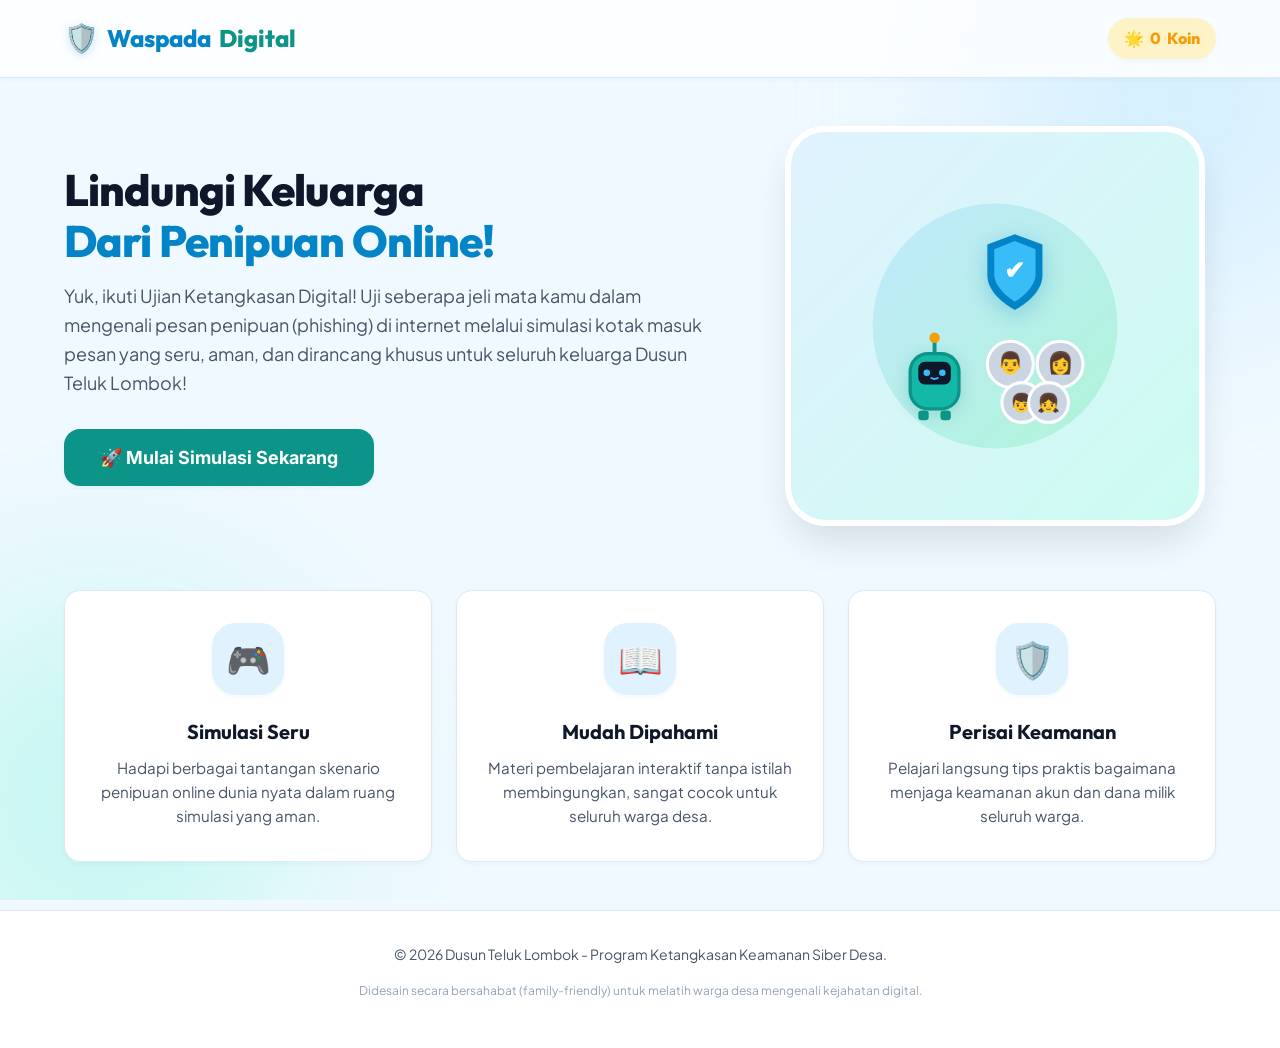
==== index.html @ ea4fb3d8 "tambah ke github" ====
<!DOCTYPE html>
<html lang="id">
<head>
  <meta charset="UTF-8">
  <meta name="viewport" content="width=device-width, initial-scale=1.0">
  <title>Waspada Digital - Ujian Ketangkasan & Simulasi Phishing Keluarga</title>
  <meta name="description" content="Aplikasi web simulasi ujian phishing yang interaktif, menyenangkan, dan family-friendly untuk menguji ketangkasan warga desa dalam mengenali penipuan online. Dibuat khusus untuk Dusun Teluk Lombok.">
  <link rel="stylesheet" href="css/common.css">
  <link rel="stylesheet" href="css/landing.css">
  <script src="js/components.js"></script>
</head>
<body>
  <div class="bg-decorations"></div>

  <header id="app-header"></header>

  <main class="container main-content">
    <section class="hero-wrapper">
      <div class="hero-text">
        <h1>
          Lindungi Keluarga<span>Dari Penipuan Online!</span>
        </h1>
        <p>
          Yuk, ikuti Ujian Ketangkasan Digital! Uji seberapa jeli mata kamu dalam mengenali pesan penipuan (phishing) di internet melalui simulasi kotak masuk pesan yang seru, aman, dan dirancang khusus untuk seluruh keluarga Dusun Teluk Lombok!
        </p>
        <button id="start-simulation-btn" class="btn btn-secondary btn-large">
          🚀 Mulai Simulasi Sekarang
        </button>
      </div>
      <div class="hero-illustration">
        <div class="hero-image-placeholder">
          <!-- Playful SVG illustration representing digital family safety -->
          <svg xmlns="http://www.w3.org/2000/svg" viewBox="0 0 400 400" width="100%" height="100%">
            <circle cx="200" cy="200" r="160" fill="url(#grad)" opacity="0.8"/>
            <defs>
              <linearGradient id="grad" x1="0%" y1="0%" x2="100%" y2="100%">
                <stop offset="0%" stop-color="#bae6fd" />
                <stop offset="100%" stop-color="#a7f3d0" />
              </linearGradient>
            </defs>
            
            <!-- Shield -->
            <g transform="translate(190, 80) scale(0.9)">
              <path d="M40 0 L80 15 L80 60 C80 90 40 110 40 110 C40 110 0 90 0 60 L0 15 Z" fill="#0284c7" filter="drop-shadow(0 8px 16px rgba(2,132,199,0.3))"/>
              <path d="M40 10 L70 22 L70 58 C70 80 40 98 40 98 C40 98 10 80 10 58 L10 22 Z" fill="#38bdf8"/>
              <text x="40" y="65" font-family="'Outfit', sans-serif" font-size="36" font-weight="bold" fill="#ffffff" text-anchor="middle">✔</text>
            </g>
            
            <!-- Mascot -->
            <g transform="translate(70, 200) scale(0.85)">
              <rect x="20" y="40" width="80" height="90" rx="30" fill="#0d9488" filter="drop-shadow(0 6px 12px rgba(13,148,152,0.25))"/>
              <rect x="25" y="45" width="70" height="80" rx="25" fill="#14b8a6"/>
              <rect x="35" y="55" width="50" height="35" rx="10" fill="#0f172a"/>
              <circle cx="48" cy="72" r="5" fill="#38bdf8"/>
              <circle cx="72" cy="72" r="5" fill="#38bdf8"/>
              <path d="M55 80 Q60 83 65 80" stroke="#38bdf8" stroke-width="3" fill="none" stroke-linecap="round"/>
              <line x1="60" y1="40" x2="60" y2="20" stroke="#0d9488" stroke-width="6"/>
              <circle cx="60" cy="18" r="8" fill="#f59e0b"/>
              <rect x="35" y="130" width="16" height="15" rx="5" fill="#0d9488"/>
              <rect x="69" y="130" width="16" height="15" rx="5" fill="#0d9488"/>
            </g>
            
            <!-- Family Avatars -->
            <g transform="translate(190, 210) scale(1)">
              <circle cx="30" cy="40" r="30" fill="#cbd5e1" stroke="#ffffff" stroke-width="4"/>
              <text x="30" y="48" font-size="28" text-anchor="middle">👨</text>
              <circle cx="95" cy="40" r="30" fill="#cbd5e1" stroke="#ffffff" stroke-width="4"/>
              <text x="95" y="48" font-size="28" text-anchor="middle">👩</text>
              <circle cx="45" cy="90" r="26" fill="#cbd5e1" stroke="#ffffff" stroke-width="4"/>
              <text x="45" y="98" font-size="24" text-anchor="middle">👦</text>
              <circle cx="80" cy="90" r="26" fill="#cbd5e1" stroke="#ffffff" stroke-width="4"/>
              <text x="80" y="98" font-size="24" text-anchor="middle">👧</text>
            </g>
          </svg>
        </div>
      </div>
    </section>

    <!-- Highlights Features Grid -->
    <div class="features-grid">
      <div class="feature-card">
        <div class="feature-icon-wrapper">🎮</div>
        <h3>Simulasi Seru</h3>
        <p>Hadapi berbagai tantangan skenario penipuan online dunia nyata dalam ruang simulasi yang aman.</p>
      </div>
      <div class="feature-card">
        <div class="feature-icon-wrapper">📖</div>
        <h3>Mudah Dipahami</h3>
        <p>Materi pembelajaran interaktif tanpa istilah membingungkan, sangat cocok untuk seluruh warga desa.</p>
      </div>
      <div class="feature-card">
        <div class="feature-icon-wrapper">🛡️</div>
        <h3>Perisai Keamanan</h3>
        <p>Pelajari langsung tips praktis bagaimana menjaga keamanan akun dan dana milik seluruh warga.</p>
      </div>
    </div>
  </main>

  <footer id="app-footer"></footer>

  <script>
    // Initialize/Reset State in LocalStorage before beginning the quiz
    document.getElementById('start-simulation-btn').addEventListener('click', () => {
      localStorage.clear(); // Reset all scores
      
      const gameState = {
        score: 0,
        currentScenarioIndex: 0,
        hintsUsedCount: 0,
        currentLevel: 1,
        answersLog: []
      };
      
      localStorage.setItem('waspada_digital_state', JSON.stringify(gameState));
      window.location.href = 'pages/tutorial.html';
    });
  </script>
</body>
</html>
---- css/common.css ----
/* ==========================================
   DESIGN TOKENS & SYSTEM VARIABLES (LIGHT)
   ========================================== */
@import url('https://fonts.googleapis.com/css2?family=Outfit:wght@400;500;600;700;800&family=Plus+Jakarta+Sans:wght@400;500;600;700&family=Inter:wght@400;500;600;700&display=swap');

:root {
  --color-primary: #0284c7;       /* Cheerful Sky Blue */
  --color-primary-hover: #0369a1;
  --color-primary-light: #e0f2fe;
  
  --color-secondary: #0d9488;     /* Friendly Emerald Teal (Safety / True) */
  --color-secondary-hover: #0f766e;
  --color-secondary-light: #ccfbf1;
  
  --color-danger: #e11d48;        /* Cheerful Warm Red (Danger / Phishing) */
  --color-danger-hover: #be123c;
  --color-danger-light: #ffe4e6;
  
  --color-accent: #f59e0b;        /* Cheerful Golden Amber (Stars, Coins, Clues) */
  --color-accent-light: #fef3c7;
  
  --color-bg-base: #f0f9ff;       /* Very Light Sky Blue */
  --color-surface: #ffffff;       /* Pure White Card */
  --color-surface-dim: #f8fafc;   /* Slate Light Grey */
  
  --color-text: #0f172a;          /* Rich Slate Dark (Text) */
  --color-text-muted: #475569;    /* Medium Slate Grey */
  --color-text-light: #94a3b8;    /* Soft Grey */
  
  --border-color: #cbd5e1;
  --border-color-light: #e2e8f0;
  
  --roundness: 16px;              /* Round 12 to 16 for family-friendly softness */
  --roundness-pill: 9999px;
  
  --shadow-sm: 0 2px 4px rgba(2, 132, 199, 0.05);
  --shadow-md: 0 10px 25px -5px rgba(2, 132, 199, 0.08), 0 8px 16px -6px rgba(2, 132, 199, 0.04);
  --shadow-lg: 0 20px 40px -10px rgba(15, 23, 42, 0.15);
  --shadow-success: 0 10px 20px -5px rgba(13, 148, 136, 0.2);
  --shadow-danger: 0 10px 20px -5px rgba(225, 29, 72, 0.2);
  
  --font-headline: 'Outfit', sans-serif;
  --font-body: 'Plus Jakarta Sans', sans-serif;
  --font-label: 'Inter', sans-serif;
  
  --transition-fast: 0.15s ease;
  --transition-normal: 0.3s cubic-bezier(0.4, 0, 0.2, 1);
  --transition-bounce: 0.5s cubic-bezier(0.175, 0.885, 0.32, 1.275);
}

/* ==========================================
   RESET & BASE STYLES
   ========================================== */
* {
  box-sizing: border-box;
  margin: 0;
  padding: 0;
  -webkit-tap-highlight-color: transparent;
}


main {
  display: block;
}

html {
  min-height: 100vh;
}

body {
  font-family: var(--font-body);
  background-color: var(--color-bg-base);
  color: var(--color-text);
  line-height: 1.6;
  min-height: 100vh;
  display: flex;
  flex-direction: column;
  overflow-x: hidden;
}

.main-content {
  flex-grow: 1;
}

/* Background Organic Shapes Fixed Container */
.bg-decorations {
  position: fixed;
  inset: 0;
  z-index: -1;
  overflow: hidden;
  pointer-events: none;
}

.bg-decorations::before, .bg-decorations::after {
  content: '';
  position: absolute;
  width: 400px;
  height: 400px;
  border-radius: 50%;
  filter: blur(100px);
  opacity: 0.5;
}

.bg-decorations::before {
  background-color: #bae6fd;
  top: -100px;
  right: -100px;
}

.bg-decorations::after {
  background-color: #99f6e4;
  bottom: -100px;
  left: -100px;
}

/* ==========================================
   TYPOGRAPHY
   ========================================== */
h1, h2, h3, h4, h5, h6 {
  font-family: var(--font-headline);
  font-weight: 700;
  line-height: 1.25;
  color: var(--color-text);
}

h1 {
  font-size: 2.25rem;
  letter-spacing: -0.02em;
}

h2 {
  font-size: 1.75rem;
}

h3 {
  font-size: 1.25rem;
}

p {
  margin-bottom: 1rem;
}

a {
  color: var(--color-primary);
  text-decoration: none;
  transition: var(--transition-fast);
}

a:hover {
  color: var(--color-primary-hover);
  text-decoration: underline;
}

/* ==========================================
   LAYOUT UTILITIES
   ========================================== */
.container {
  max-width: 1200px;
  margin: 0 auto;
  padding: 0 24px;
  width: 100%;
}

.flex-center {
  display: flex;
  align-items: center;
  justify-content: center;
}

.text-center {
  text-align: center;
}

.mt-2 { margin-top: 0.5rem; }
.mt-4 { margin-top: 1rem; }
.mt-6 { margin-top: 1.5rem; }
.mt-8 { margin-top: 2rem; }

.mb-2 { margin-bottom: 0.5rem; }
.mb-4 { margin-bottom: 1rem; }
.mb-6 { margin-bottom: 1.5rem; }
.mb-8 { margin-bottom: 2rem; }

/* ==========================================
   APP BAR & FOOTER
   ========================================== */
.app-header {
  background-color: rgba(255, 255, 255, 0.8);
  backdrop-filter: blur(12px);
  border-bottom: 1px solid var(--border-color-light);
  position: sticky;
  top: 0;
  z-index: 100;
  padding: 16px 0;
  box-shadow: var(--shadow-sm);
}

.nav-container {
  display: flex;
  justify-content: space-between;
  align-items: center;
}

.logo {
  font-family: var(--font-headline);
  font-size: 1.5rem;
  font-weight: 800;
  color: var(--color-primary);
  display: flex;
  align-items: center;
  gap: 8px;
}

.logo span {
  color: var(--color-secondary);
}

.logo-shield {
  display: inline-block;
  font-size: 1.75rem;
  filter: drop-shadow(0 2px 4px rgba(2, 132, 199, 0.2));
}

.score-tracker {
  font-family: var(--font-headline);
  font-weight: 800;
  color: var(--color-accent);
  background-color: var(--color-accent-light);
  padding: 8px 16px;
  border-radius: var(--roundness-pill);
  display: flex;
  align-items: center;
  gap: 6px;
  box-shadow: var(--shadow-sm);
}

#app-footer, .app-footer {
  margin-top: auto !important;
  padding: 32px 0;
  background-color: var(--color-surface);
  border-top: 1px solid var(--border-color-light);
  color: var(--color-text-muted);
  font-size: 0.875rem;
  text-align: center;
}

/* ==========================================
   BUTTONS (FAMILY STYLE)
   ========================================== */
.btn {
  display: inline-flex;
  align-items: center;
  justify-content: center;
  gap: 8px;
  font-family: var(--font-label);
  font-size: 1rem;
  font-weight: 700;
  padding: 14px 28px;
  border-radius: var(--roundness);
  border: none;
  cursor: pointer;
  transition: var(--transition-bounce);
  text-align: center;
  position: relative;
  overflow: hidden;
  box-shadow: var(--shadow-sm);
}

.btn:active {
  transform: scale(0.95);
}

.btn-primary {
  background-color: var(--color-primary);
  color: #ffffff;
}

.btn-primary:hover {
  background-color: var(--color-primary-hover);
  transform: translateY(-2px);
  box-shadow: 0 6px 15px rgba(2, 132, 199, 0.3);
}

.btn-secondary {
  background-color: var(--color-secondary);
  color: #ffffff;
}

.btn-secondary:hover {
  background-color: var(--color-secondary-hover);
  transform: translateY(-2px);
  box-shadow: 0 6px 15px rgba(13, 148, 136, 0.3);
}

.btn-accent {
  background-color: var(--color-accent);
  color: var(--color-text);
}

.btn-accent:hover {
  background-color: #d97706;
  transform: translateY(-2px);
  box-shadow: 0 6px 15px rgba(245, 158, 11, 0.3);
}

.btn-outline {
  background-color: transparent;
  border: 2px solid var(--color-primary);
  color: var(--color-primary);
  box-shadow: none;
}

.btn-outline:hover {
  background-color: var(--color-primary-light);
  transform: translateY(-2px);
}

.btn-large {
  padding: 18px 36px;
  font-size: 1.125rem;
}

.btn-full {
  width: 100%;
}

/* ==========================================
   COMMON CARDS & MODALS
   ========================================== */
.card {
  background-color: var(--color-surface);
  border-radius: var(--roundness);
  border: 1px solid var(--border-color-light);
  padding: 32px;
  box-shadow: var(--shadow-md);
  transition: var(--transition-normal);
}

.modal-overlay {
  position: fixed;
  top: 0;
  left: 0;
  width: 100vw;
  height: 100vh;
  background-color: rgba(15, 23, 42, 0.6);
  backdrop-filter: blur(8px);
  z-index: 1000;
  display: none;
  align-items: center;
  justify-content: center;
  padding: 24px;
  overflow-y: auto;
}

.modal-overlay.active {
  display: flex;
}

.modal-card {
  background-color: var(--color-surface);
  border-radius: 28px;
  max-width: 600px;
  width: 100%;
  padding: 40px;
  text-align: center;
  position: relative;
  box-shadow: var(--shadow-lg);
  border: 4px solid var(--border-color);
  animation: zoomIn var(--transition-bounce);
}

/* Confetti overlay */
.confetti-canvas {
  position: absolute;
  top: 0;
  left: 0;
  width: 100%;
  height: 100%;
  pointer-events: none;
  z-index: 5;
  overflow: hidden;
}

.confetti-piece {
  position: absolute;
  width: 10px;
  height: 10px;
  background-color: var(--color-primary);
  opacity: 0.8;
  top: -10px;
  animation: fall linear infinite;
}

@keyframes fall {
  0% { transform: translateY(0) rotate(0deg); opacity: 1; }
  100% { transform: translateY(105vh) rotate(360deg); opacity: 0; }
}

@keyframes fadeIn {
  from { opacity: 0; transform: translateY(10px); }
  to { opacity: 1; transform: translateY(0); }
}

@keyframes zoomIn {
  from { opacity: 0; transform: scale(0.9); }
  to { opacity: 1; transform: scale(1); }
}

@keyframes float {
  0% { transform: translateY(0px); }
  50% { transform: translateY(-15px); }
  100% { transform: translateY(0px); }
}
---- css/landing.css ----
/* ==========================================
   LANDING PAGE STYLING
   ========================================== */
.main-content {
  padding: 48px 24px;
}

.hero-wrapper {
  display: grid;
  grid-template-columns: 1.2fr 0.8fr;
  gap: 48px;
  align-items: center;
}

.hero-text {
  text-align: left;
}

.hero-text h1 {
  font-size: 2.75rem;
  font-weight: 800;
  margin-bottom: 16px;
  line-height: 1.15;
  color: var(--color-text);
}

.hero-text h1 span {
  color: var(--color-primary);
  display: block;
}

.hero-text p {
  font-size: 1.125rem;
  color: var(--color-text-muted);
  margin-bottom: 32px;
}

.hero-illustration {
  position: relative;
  display: flex;
  justify-content: center;
  align-items: center;
}

.hero-image-placeholder {
  width: 100%;
  max-width: 420px;
  height: 400px;
  background: linear-gradient(135deg, #e0f2fe 0%, #ccfbf1 100%);
  border-radius: 40px;
  position: relative;
  display: flex;
  align-items: center;
  justify-content: center;
  box-shadow: var(--shadow-lg);
  border: 6px solid #ffffff;
  overflow: hidden;
  animation: float 6s ease-in-out infinite;
}

.hero-image-placeholder svg {
  width: 75%;
  height: auto;
}

.features-grid {
  display: grid;
  grid-template-columns: repeat(3, 1fr);
  gap: 24px;
  margin-top: 64px;
}

.feature-card {
  text-align: center;
  padding: 32px 24px;
  border-radius: var(--roundness);
  background-color: var(--color-surface);
  border: 1px solid var(--border-color-light);
  box-shadow: var(--shadow-sm);
  transition: var(--transition-normal);
}

.feature-card:hover {
  transform: translateY(-4px);
  box-shadow: var(--shadow-md);
}

.feature-icon-wrapper {
  width: 72px;
  height: 72px;
  background-color: var(--color-primary-light);
  border-radius: 24px;
  display: flex;
  align-items: center;
  justify-content: center;
  font-size: 2.25rem;
  margin: 0 auto 24px auto;
  box-shadow: var(--shadow-sm);
  color: var(--color-primary);
  transition: var(--transition-bounce);
}

.feature-card:hover .feature-icon-wrapper {
  transform: rotate(10deg) scale(1.1);
  background-color: var(--color-secondary-light);
  color: var(--color-secondary);
}

.feature-card h3 {
  margin-bottom: 12px;
}

.feature-card p {
  color: var(--color-text-muted);
  font-size: 0.95rem;
  margin-bottom: 0;
}

/* Responsive adjustments */
@media (max-width: 968px) {
  .hero-wrapper {
    grid-template-columns: 1fr;
    gap: 40px;
  }
  
  .hero-text {
    text-align: center;
  }
  
  .hero-text h1 {
    font-size: 2.25rem;
  }
  
  .hero-image-placeholder {
    height: 300px;
    max-width: 320px;
    margin: 0 auto;
  }
  
  .features-grid {
    grid-template-columns: 1fr;
    gap: 20px;
    margin-top: 48px;
  }
}
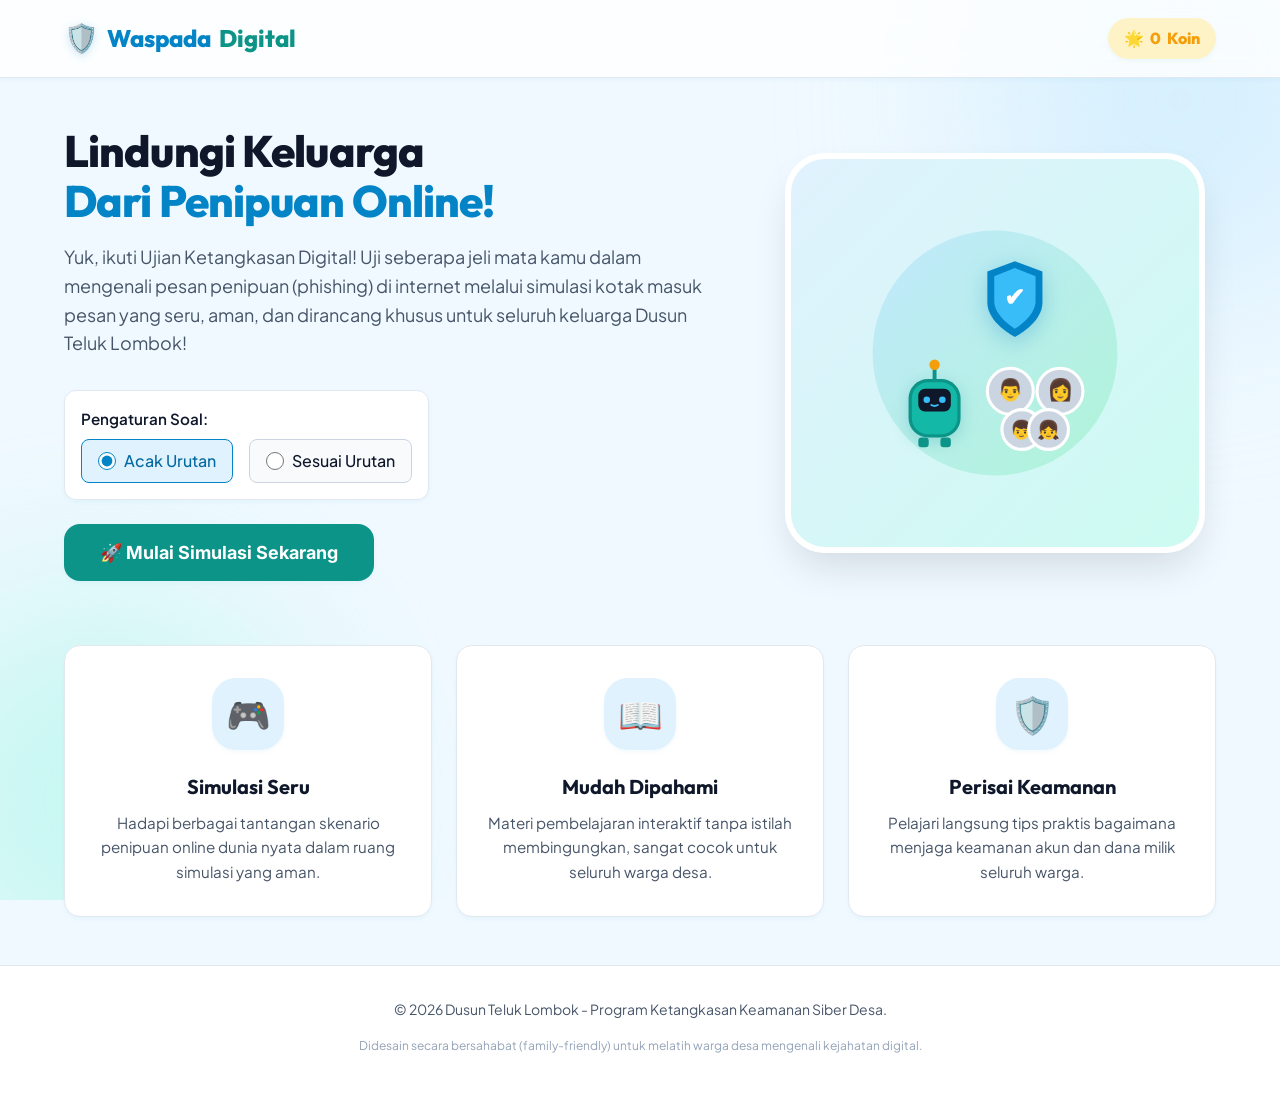
==== commit e1d8151e: "Tambah opsi untuk mengacak atau mengurutkan soal pada landing page" ====
--- a/index.html
+++ b/index.html
@@ -23,6 +23,18 @@
         <p>
           Yuk, ikuti Ujian Ketangkasan Digital! Uji seberapa jeli mata kamu dalam mengenali pesan penipuan (phishing) di internet melalui simulasi kotak masuk pesan yang seru, aman, dan dirancang khusus untuk seluruh keluarga Dusun Teluk Lombok!
         </p>
+        <div class="simulation-options">
+          <p style="font-size: 0.95rem; font-weight: 600; margin-bottom: 8px; color: var(--color-text);">Pengaturan Soal:</p>
+          <div class="toggle-container">
+            <label class="radio-label">
+              <input type="radio" name="randomize_option" value="random" checked> Acak Urutan
+            </label>
+            <label class="radio-label">
+              <input type="radio" name="randomize_option" value="sequential"> Sesuai Urutan
+            </label>
+          </div>
+        </div>
+        <br>
         <button id="start-simulation-btn" class="btn btn-secondary btn-large">
           🚀 Mulai Simulasi Sekarang
         </button>
@@ -103,12 +115,15 @@
     document.getElementById('start-simulation-btn').addEventListener('click', () => {
       localStorage.clear(); // Reset all scores
       
+      const isRandomized = document.querySelector('input[name="randomize_option"]:checked').value === 'random';
+      
       const gameState = {
         score: 0,
         currentScenarioIndex: 0,
         hintsUsedCount: 0,
         currentLevel: 1,
-        answersLog: []
+        answersLog: [],
+        isRandomized: isRandomized
       };
       
       localStorage.setItem('waspada_digital_state', JSON.stringify(gameState));
--- a/css/landing.css
+++ b/css/landing.css
@@ -116,6 +116,51 @@
   margin-bottom: 0;
 }
 
+/* Simulation Options (Toggle) */
+.simulation-options {
+  background-color: var(--color-surface);
+  border: 1px solid var(--border-color-light);
+  border-radius: 12px;
+  padding: 16px;
+  margin-bottom: 24px;
+  display: inline-block;
+  box-shadow: var(--shadow-sm);
+  text-align: left;
+}
+
+.toggle-container {
+  display: flex;
+  gap: 16px;
+  align-items: center;
+}
+
+.radio-label {
+  display: flex;
+  align-items: center;
+  gap: 8px;
+  font-size: 1rem;
+  font-weight: 500;
+  cursor: pointer;
+  padding: 8px 16px;
+  border-radius: 8px;
+  border: 1px solid var(--border-color);
+  transition: all 0.2s ease;
+  background-color: #f8fafc;
+}
+
+.radio-label:has(input:checked) {
+  background-color: #e0f2fe;
+  border-color: var(--color-primary);
+  color: #0369a1; /* Primary Dark */
+}
+
+.radio-label input[type="radio"] {
+  accent-color: var(--color-primary);
+  width: 18px;
+  height: 18px;
+  cursor: pointer;
+}
+
 /* Responsive adjustments */
 @media (max-width: 968px) {
   .hero-wrapper {
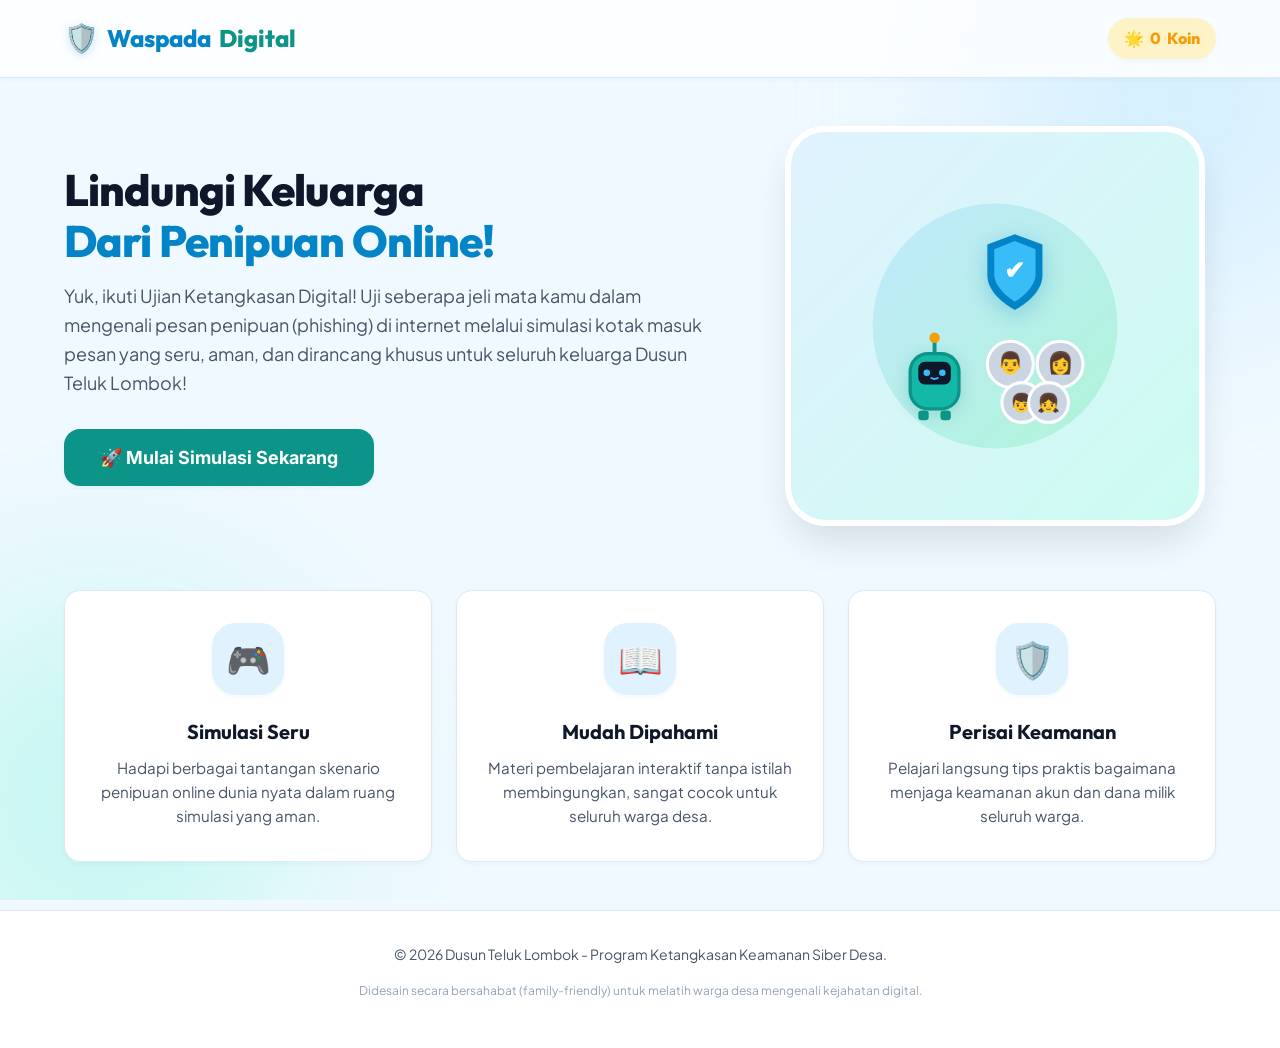
==== commit 4d99c5bb: "Tambah opsi acak/terurut di pop-up setelah tutorial" ====
--- a/index.html
+++ b/index.html
@@ -23,18 +23,6 @@
         <p>
           Yuk, ikuti Ujian Ketangkasan Digital! Uji seberapa jeli mata kamu dalam mengenali pesan penipuan (phishing) di internet melalui simulasi kotak masuk pesan yang seru, aman, dan dirancang khusus untuk seluruh keluarga Dusun Teluk Lombok!
         </p>
-        <div class="simulation-options">
-          <p style="font-size: 0.95rem; font-weight: 600; margin-bottom: 8px; color: var(--color-text);">Pengaturan Soal:</p>
-          <div class="toggle-container">
-            <label class="radio-label">
-              <input type="radio" name="randomize_option" value="random" checked> Acak Urutan
-            </label>
-            <label class="radio-label">
-              <input type="radio" name="randomize_option" value="sequential"> Sesuai Urutan
-            </label>
-          </div>
-        </div>
-        <br>
         <button id="start-simulation-btn" class="btn btn-secondary btn-large">
           🚀 Mulai Simulasi Sekarang
         </button>
@@ -115,15 +103,12 @@
     document.getElementById('start-simulation-btn').addEventListener('click', () => {
       localStorage.clear(); // Reset all scores
       
-      const isRandomized = document.querySelector('input[name="randomize_option"]:checked').value === 'random';
-      
       const gameState = {
         score: 0,
         currentScenarioIndex: 0,
         hintsUsedCount: 0,
         currentLevel: 1,
-        answersLog: [],
-        isRandomized: isRandomized
+        answersLog: []
       };
       
       localStorage.setItem('waspada_digital_state', JSON.stringify(gameState));
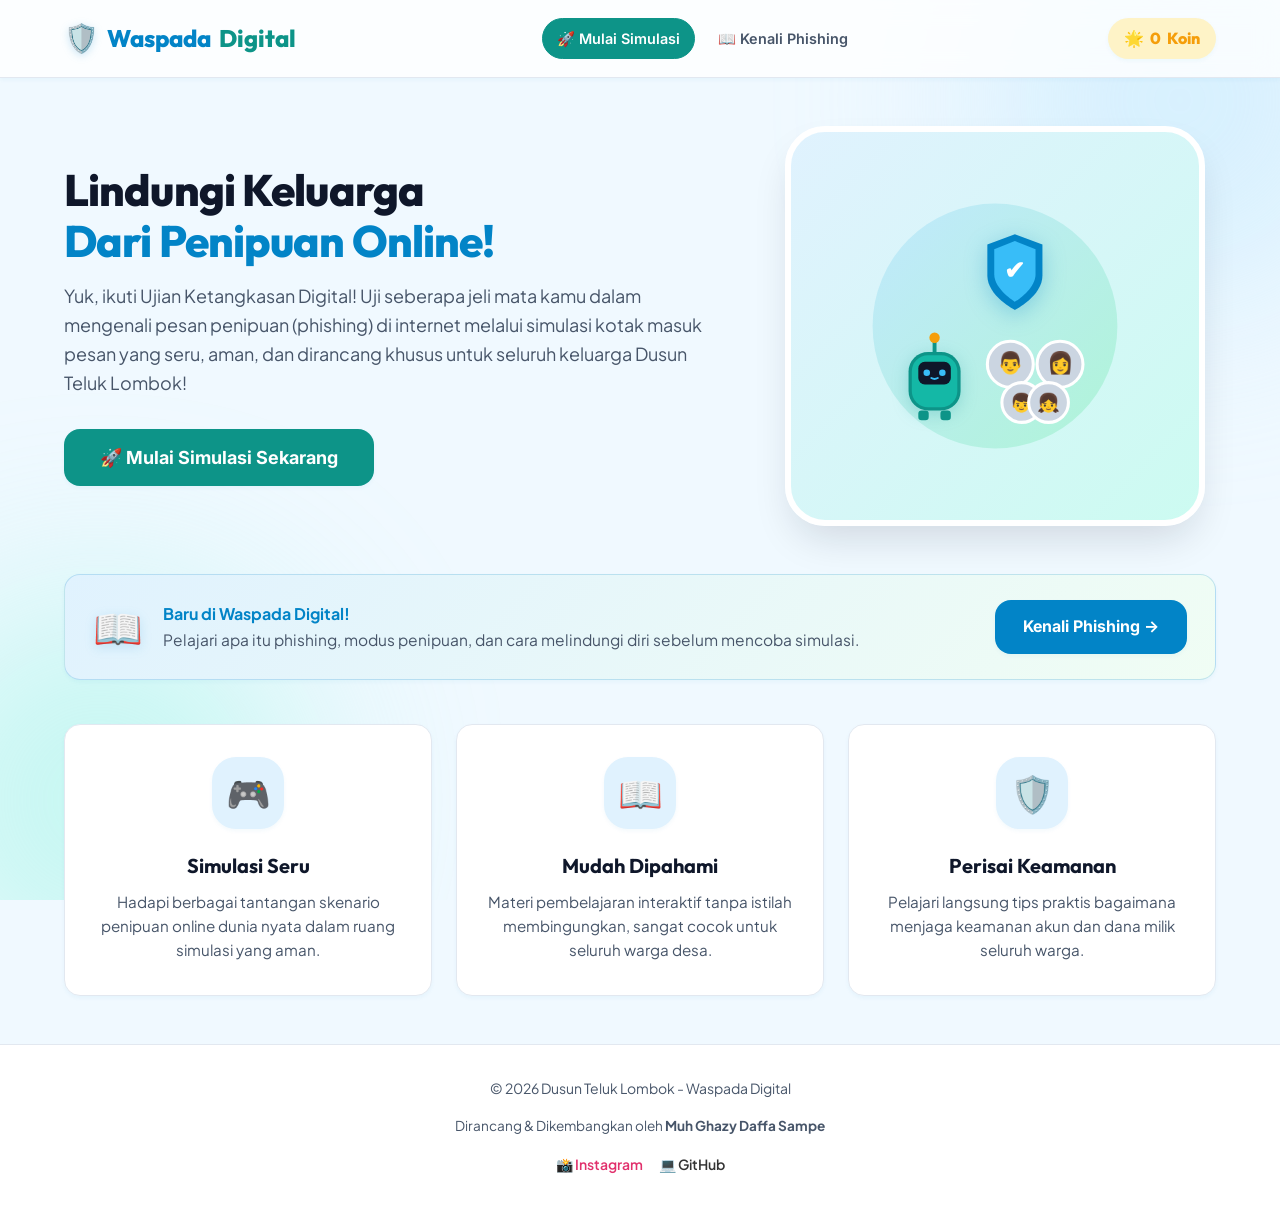
==== commit 5a165e97: "Tambah halaman edukasi Kenali Phishing dan update footer profil pembuat" ====
--- a/index.html
+++ b/index.html
@@ -76,6 +76,20 @@
       </div>
     </section>
 
+    <!-- Edu Banner Promo -->
+    <div class="edu-promo-banner">
+      <div class="edu-promo-inner">
+        <span class="edu-promo-icon">📖</span>
+        <div class="edu-promo-text">
+          <strong>Baru di Waspada Digital!</strong>
+          Pelajari apa itu phishing, modus penipuan, dan cara melindungi diri sebelum mencoba simulasi.
+        </div>
+        <a href="pages/edukasi.html" class="btn btn-primary" style="white-space: nowrap; flex-shrink: 0;">
+          Kenali Phishing →
+        </a>
+      </div>
+    </div>
+
     <!-- Highlights Features Grid -->
     <div class="features-grid">
       <div class="feature-card">
--- a/css/common.css
+++ b/css/common.css
@@ -232,6 +232,47 @@
   align-items: center;
   gap: 6px;
   box-shadow: var(--shadow-sm);
+}
+
+.header-nav {
+  display: flex;
+  align-items: center;
+  gap: 8px;
+}
+
+.header-nav-link {
+  font-family: var(--font-label);
+  font-weight: 600;
+  font-size: 0.9rem;
+  color: var(--color-text-muted);
+  padding: 8px 14px;
+  border-radius: var(--roundness-pill);
+  text-decoration: none;
+  transition: all var(--transition-fast);
+  border: 1.5px solid transparent;
+}
+
+.header-nav-link:hover {
+  color: var(--color-primary);
+  background-color: var(--color-primary-light);
+  border-color: rgba(2, 132, 199, 0.2);
+  text-decoration: none;
+}
+
+.header-nav-link-primary {
+  background-color: var(--color-secondary);
+  color: #ffffff;
+  border-color: var(--color-secondary);
+}
+
+.header-nav-link-primary:hover {
+  background-color: var(--color-secondary-hover);
+  color: #ffffff;
+  border-color: var(--color-secondary-hover);
+}
+
+@media (max-width: 640px) {
+  .header-nav { display: none; }
 }
 
 #app-footer, .app-footer {
--- a/css/landing.css
+++ b/css/landing.css
@@ -116,51 +116,6 @@
   margin-bottom: 0;
 }
 
-/* Simulation Options (Toggle) */
-.simulation-options {
-  background-color: var(--color-surface);
-  border: 1px solid var(--border-color-light);
-  border-radius: 12px;
-  padding: 16px;
-  margin-bottom: 24px;
-  display: inline-block;
-  box-shadow: var(--shadow-sm);
-  text-align: left;
-}
-
-.toggle-container {
-  display: flex;
-  gap: 16px;
-  align-items: center;
-}
-
-.radio-label {
-  display: flex;
-  align-items: center;
-  gap: 8px;
-  font-size: 1rem;
-  font-weight: 500;
-  cursor: pointer;
-  padding: 8px 16px;
-  border-radius: 8px;
-  border: 1px solid var(--border-color);
-  transition: all 0.2s ease;
-  background-color: #f8fafc;
-}
-
-.radio-label:has(input:checked) {
-  background-color: #e0f2fe;
-  border-color: var(--color-primary);
-  color: #0369a1; /* Primary Dark */
-}
-
-.radio-label input[type="radio"] {
-  accent-color: var(--color-primary);
-  width: 18px;
-  height: 18px;
-  cursor: pointer;
-}
-
 /* Responsive adjustments */
 @media (max-width: 968px) {
   .hero-wrapper {
@@ -188,3 +143,54 @@
     margin-top: 48px;
   }
 }
+
+/* ==========================================
+   EDU PROMO BANNER
+   ========================================== */
+.edu-promo-banner {
+  margin-top: 48px;
+  margin-bottom: -20px;
+}
+
+.edu-promo-inner {
+  display: flex;
+  align-items: center;
+  gap: 20px;
+  background: linear-gradient(135deg, var(--color-primary-light), #f0fdf4);
+  border: 1.5px solid rgba(2, 132, 199, 0.2);
+  border-radius: var(--roundness);
+  padding: 20px 28px;
+  box-shadow: var(--shadow-sm);
+}
+
+.edu-promo-icon {
+  font-size: 2.5rem;
+  flex-shrink: 0;
+  filter: drop-shadow(0 3px 6px rgba(2,132,199,0.15));
+}
+
+.edu-promo-text {
+  flex-grow: 1;
+  font-size: 0.97rem;
+  color: var(--color-text-muted);
+  line-height: 1.5;
+}
+
+.edu-promo-text strong {
+  display: block;
+  font-size: 1rem;
+  color: var(--color-primary);
+  margin-bottom: 2px;
+}
+
+@media (max-width: 576px) {
+  .edu-promo-inner {
+    flex-direction: column;
+    text-align: center;
+    gap: 12px;
+  }
+  .edu-promo-inner .btn {
+    width: 100%;
+  }
+}
+
